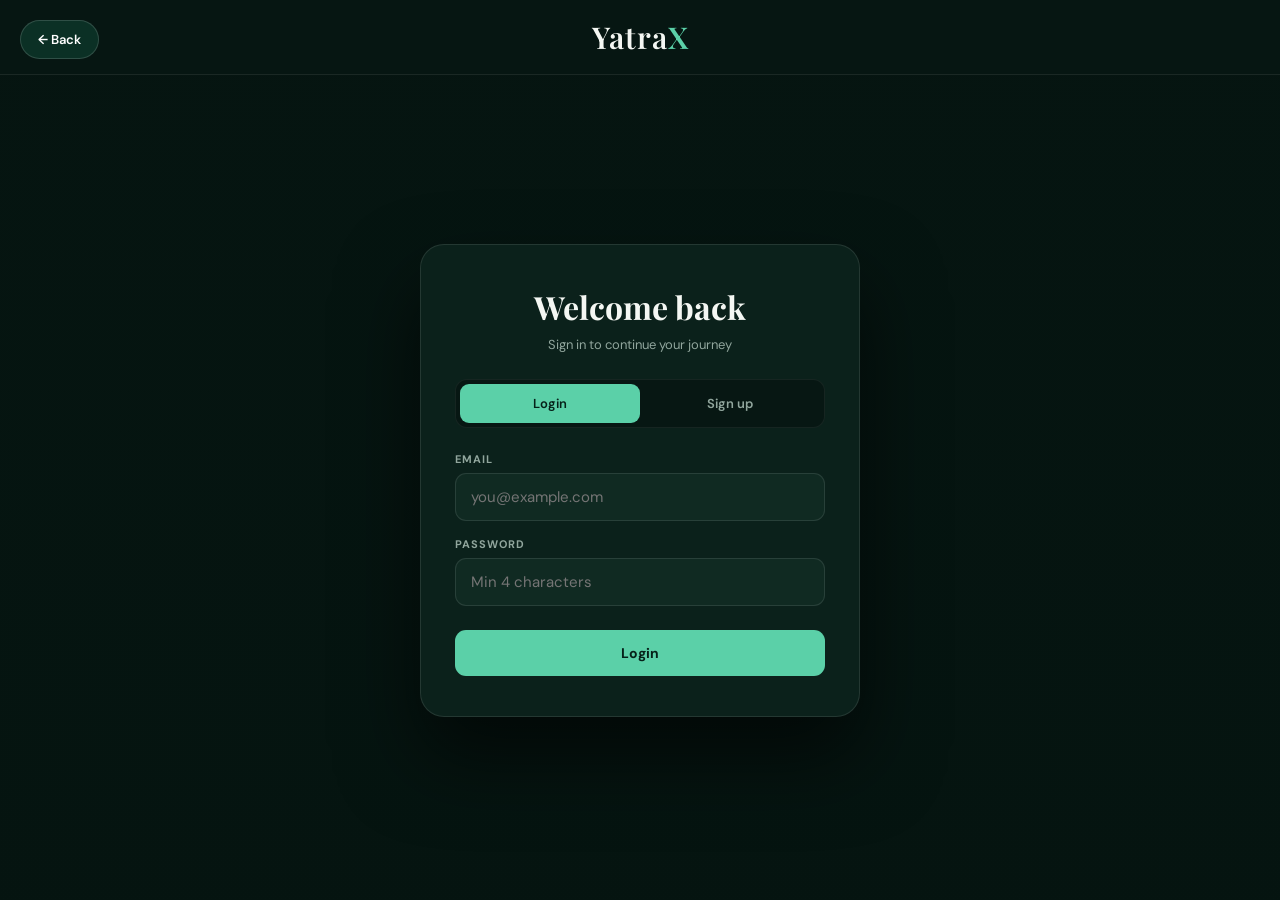
==== auth.html @ 4bfd8dc7 "Add booking links, budget planner, maps, disclaimer" ====
<!DOCTYPE html>
<html lang="en">
<head>
<meta charset="UTF-8">
<meta name="viewport" content="width=device-width, initial-scale=1.0">
<title>YatraX | Login / Sign up</title>
<link href="https://fonts.googleapis.com/css2?family=DM+Sans:wght@400;500;600;700&family=Playfair+Display:wght@500;600;700&display=swap" rel="stylesheet">
<style>
*{margin:0;padding:0;box-sizing:border-box;}
body{
    font-family:'DM Sans',sans-serif;background:#071713;color:#f4f7f3;
    min-height:100vh;display:flex;align-items:center;justify-content:center;padding:20px;
    background-image:
        linear-gradient(rgba(5,20,16,0.75),rgba(5,20,16,0.95)),
        url("https://images.unsplash.com/photo-1500534623283-312aade485b7?auto=format&fit=crop&w=2000&q=90");
    background-size:cover;background-position:center;
}
header{
    position:fixed;top:0;left:0;right:0;height:75px;
    display:flex;justify-content:center;align-items:center;
    background:rgba(7,23,19,0.94);border-bottom:1px solid rgba(255,255,255,0.08);z-index:100;
}
.logo{font-family:'Playfair Display',serif;font-size:30px;font-weight:600;letter-spacing:1px;}
.logo span{color:#5bd0a8;}
.back-btn{
    position:fixed;top:20px;left:20px;z-index:200;
    padding:10px 17px;border:1px solid rgba(255,255,255,.15);border-radius:30px;
    background:#0b3025;color:white;font-size:13px;font-weight:600;
    cursor:pointer;transition:.25s ease;text-decoration:none;font-family:inherit;
}
.back-btn:hover{background:#14543f;transform:translateY(-2px);}

.auth-card{
    width:100%;max-width:440px;
    background:#0b211b;border:1px solid rgba(255,255,255,0.10);
    border-radius:24px;padding:40px 34px;
    box-shadow:0 40px 80px rgba(0,0,0,.6);
    margin-top:60px;
}
.auth-card h1{
    font-family:'Playfair Display',serif;font-size:32px;
    margin-bottom:8px;text-align:center;
}
.auth-card .sub{
    text-align:center;color:#91a69d;font-size:13px;margin-bottom:26px;
}
.tabs{
    display:flex;background:#071713;border-radius:12px;
    padding:4px;margin-bottom:24px;border:1px solid rgba(255,255,255,.06);
}
.tab{
    flex:1;padding:11px;text-align:center;font-size:13px;font-weight:600;
    border-radius:9px;cursor:pointer;color:#91a69d;transition:.2s;
}
.tab.active{background:#5bd0a8;color:#062119;}

.field{margin-bottom:16px;}
.field label{
    display:block;color:#91a69d;font-size:11px;font-weight:700;
    letter-spacing:1px;text-transform:uppercase;margin-bottom:7px;
}
.field input{
    width:100%;padding:13px 15px;border-radius:11px;border:1px solid rgba(255,255,255,.10);
    background:#102a22;color:#f4f7f3;font-size:15px;font-family:inherit;
    outline:none;transition:.2s;
}
.field input:focus{border-color:#5bd0a8;background:#0d3d2e;}

.btn-primary{
    width:100%;padding:14px;border-radius:11px;border:none;
    background:#5bd0a8;color:#062119;font-weight:700;font-size:14px;
    cursor:pointer;transition:.2s;font-family:inherit;margin-top:8px;
}
.btn-primary:hover{background:#71dcc0;transform:translateY(-2px);}
.btn-primary:disabled{opacity:.6;cursor:not-allowed;transform:none;}

.error-box{
    display:none;background:#3a1818;border:1px solid #8b3a3a;color:#ffb0b0;
    padding:12px 14px;border-radius:10px;font-size:13px;margin-bottom:16px;
}
.error-box.show{display:block;}

.success-box{
    display:none;background:#0d3d2e;border:1px solid #5bd0a8;color:#a8f0d5;
    padding:12px 14px;border-radius:10px;font-size:13px;margin-bottom:16px;
}
.success-box.show{display:block;}
</style>
</head>
<body>

<header><div class="logo">Yatra<span>X</span></div></header>
<a class="back-btn" href="index.html">← Back</a>

<div class="auth-card">
    <h1 id="cardTitle">Welcome back</h1>
    <p class="sub" id="cardSub">Sign in to continue your journey</p>

    <div class="tabs">
        <div class="tab active" data-mode="login" onclick="switchMode('login')">Login</div>
        <div class="tab" data-mode="signup" onclick="switchMode('signup')">Sign up</div>
    </div>

    <div class="error-box" id="errorBox"></div>
    <div class="success-box" id="successBox"></div>

    <form id="authForm" onsubmit="handleSubmit(event)">
        <div class="field" id="nameField" style="display:none;">
            <label>Full Name</label>
            <input type="text" id="name" placeholder="Your name" autocomplete="name">
        </div>
        <div class="field">
            <label>Email</label>
            <input type="email" id="email" placeholder="you@example.com" autocomplete="email" required>
        </div>
        <div class="field">
            <label>Password</label>
            <input type="password" id="password" placeholder="Min 4 characters" autocomplete="current-password" required minlength="4">
        </div>
        <button type="submit" class="btn-primary" id="submitBtn">Login</button>
    </form>
</div>

<script>
const API_BASE = "http://localhost:8080/api";
let mode = "login";

function switchMode(newMode){
    mode = newMode;
    document.querySelectorAll(".tab").forEach(t => {
        t.classList.toggle("active", t.dataset.mode === newMode);
    });
    document.getElementById("nameField").style.display = (newMode === "signup") ? "block" : "none";
    document.getElementById("cardTitle").innerText = newMode === "signup" ? "Create account" : "Welcome back";
    document.getElementById("cardSub").innerText = newMode === "signup"
        ? "Join YatraX and start exploring"
        : "Sign in to continue your journey";
    document.getElementById("submitBtn").innerText = newMode === "signup" ? "Create account" : "Login";
    document.getElementById("password").autocomplete = newMode === "signup" ? "new-password" : "current-password";
    hideMessages();
}

function showError(msg){
    const el = document.getElementById("errorBox");
    el.innerText = msg;
    el.classList.add("show");
    document.getElementById("successBox").classList.remove("show");
}
function showSuccess(msg){
    const el = document.getElementById("successBox");
    el.innerText = msg;
    el.classList.add("show");
    document.getElementById("errorBox").classList.remove("show");
}
function hideMessages(){
    document.getElementById("errorBox").classList.remove("show");
    document.getElementById("successBox").classList.remove("show");
}

function handleSubmit(e){
    e.preventDefault();
    hideMessages();

    const name = document.getElementById("name").value.trim();
    const email = document.getElementById("email").value.trim();
    const password = document.getElementById("password").value;
    const btn = document.getElementById("submitBtn");

    if (mode === "signup" && !name) {
        showError("Please enter your name.");
        return;
    }
    if (!email || !password) {
        showError("Email and password are required.");
        return;
    }
    if (password.length < 4) {
        showError("Password must be at least 4 characters.");
        return;
    }

    btn.disabled = true;
    btn.innerText = mode === "signup" ? "Creating account..." : "Signing in...";

    const url = mode === "signup" ? API_BASE + "/auth/register" : API_BASE + "/auth/login";
    const body = mode === "signup"
        ? { name: name, email: email, password: password }
        : { email: email, password: password };

    fetch(url, {
        method: "POST",
        headers: { "Content-Type": "application/json" },
        body: JSON.stringify(body)
    })
    .then(async r => {
        const text = await r.text();
        let data;
        try { data = JSON.parse(text); } catch(e) { data = { raw: text }; }
        return { ok: r.ok, status: r.status, data: data };
    })
    .then(res => {
        btn.disabled = false;
        btn.innerText = mode === "signup" ? "Create account" : "Login";

        if (mode === "signup") {
            if (res.ok) {
                showSuccess("Account created! Logging you in...");
                // auto-login after signup
                setTimeout(() => autoLogin(email, password), 500);
            } else {
                const msg = typeof res.data === "string" ? res.data : (res.data.raw || "Signup failed.");
                showError(msg);
            }
        } else {
            if (res.ok && res.data && res.data.id) {
                localStorage.setItem("yatrax_user", JSON.stringify({
                    id: res.data.id,
                    name: res.data.name || res.data.email,
                    email: res.data.email
                }));
                showSuccess("Login successful! Redirecting...");
                setTimeout(() => { window.location.href = "index.html"; }, 600);
            } else if (res.status === 401) {
                showError("Invalid email or password.");
            } else {
                showError("Login failed. Please try again.");
            }
        }
    })
    .catch(err => {
        btn.disabled = false;
        btn.innerText = mode === "signup" ? "Create account" : "Login";
        showError("Cannot reach server. Make sure the backend is running.");
        console.error(err);
    });
}

function autoLogin(email, password){
    fetch(API_BASE + "/auth/login", {
        method: "POST",
        headers: { "Content-Type": "application/json" },
        body: JSON.stringify({ email: email, password: password })
    })
    .then(r => r.ok ? r.json() : null)
    .then(user => {
        if (user && user.id) {
            localStorage.setItem("yatrax_user", JSON.stringify({
                id: user.id,
                name: user.name || user.email,
                email: user.email
            }));
            setTimeout(() => { window.location.href = "index.html"; }, 400);
        } else {
            showSuccess("Account created! Please log in.");
            switchMode("login");
        }
    })
    .catch(() => { showSuccess("Account created! Please log in."); switchMode("login"); });
}
</script>

</body>
</html>
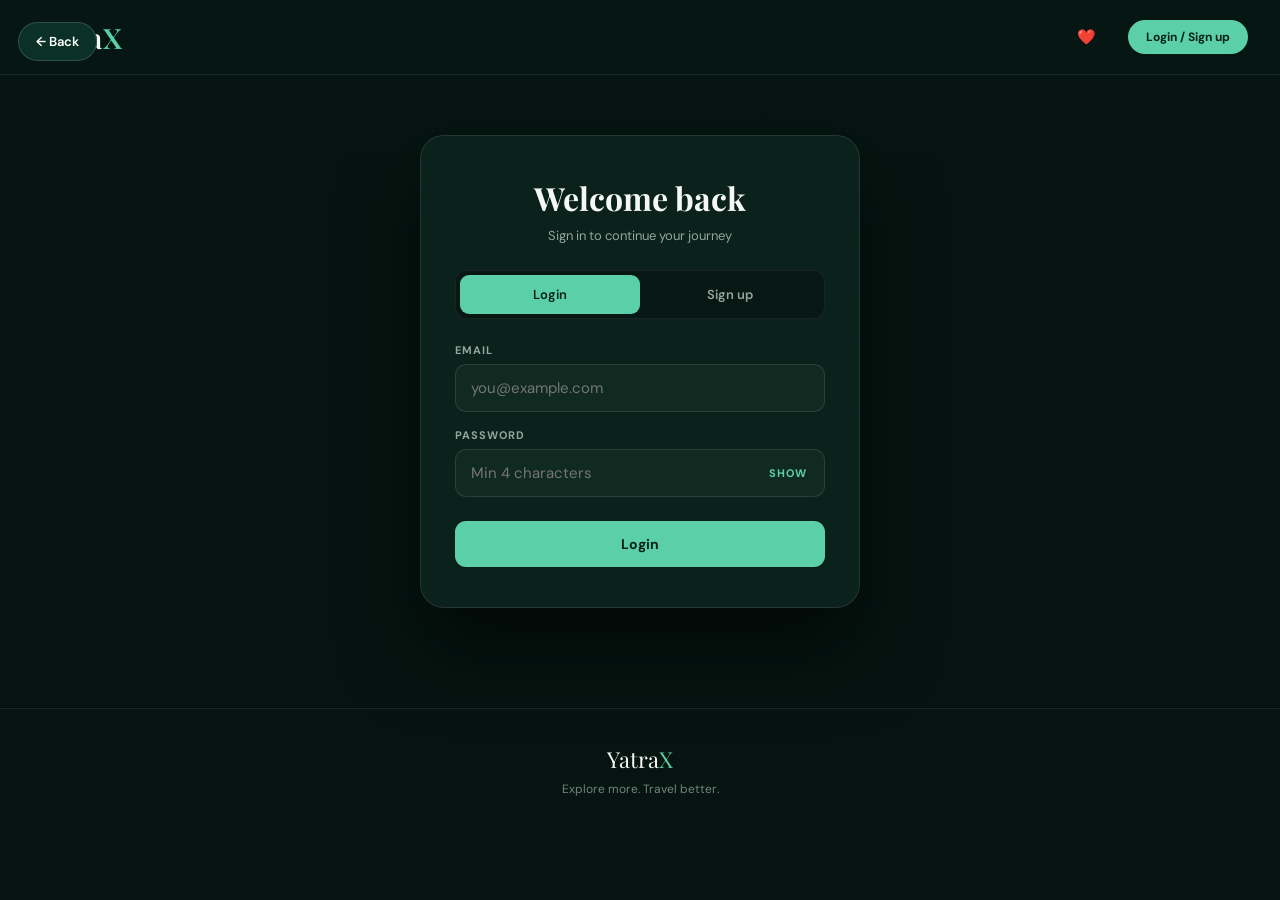
==== commit 009c5381: "Add backend-driven reviews, sub-location pages, unified navigation" ====
--- a/auth.html
+++ b/auth.html
@@ -5,92 +5,20 @@
 <meta name="viewport" content="width=device-width, initial-scale=1.0">
 <title>YatraX | Login / Sign up</title>
 <link href="https://fonts.googleapis.com/css2?family=DM+Sans:wght@400;500;600;700&family=Playfair+Display:wght@500;600;700&display=swap" rel="stylesheet">
-<style>
-*{margin:0;padding:0;box-sizing:border-box;}
-body{
-    font-family:'DM Sans',sans-serif;background:#071713;color:#f4f7f3;
-    min-height:100vh;display:flex;align-items:center;justify-content:center;padding:20px;
-    background-image:
-        linear-gradient(rgba(5,20,16,0.75),rgba(5,20,16,0.95)),
-        url("https://images.unsplash.com/photo-1500534623283-312aade485b7?auto=format&fit=crop&w=2000&q=90");
-    background-size:cover;background-position:center;
-}
-header{
-    position:fixed;top:0;left:0;right:0;height:75px;
-    display:flex;justify-content:center;align-items:center;
-    background:rgba(7,23,19,0.94);border-bottom:1px solid rgba(255,255,255,0.08);z-index:100;
-}
-.logo{font-family:'Playfair Display',serif;font-size:30px;font-weight:600;letter-spacing:1px;}
-.logo span{color:#5bd0a8;}
-.back-btn{
-    position:fixed;top:20px;left:20px;z-index:200;
-    padding:10px 17px;border:1px solid rgba(255,255,255,.15);border-radius:30px;
-    background:#0b3025;color:white;font-size:13px;font-weight:600;
-    cursor:pointer;transition:.25s ease;text-decoration:none;font-family:inherit;
-}
-.back-btn:hover{background:#14543f;transform:translateY(-2px);}
-
-.auth-card{
-    width:100%;max-width:440px;
-    background:#0b211b;border:1px solid rgba(255,255,255,0.10);
-    border-radius:24px;padding:40px 34px;
-    box-shadow:0 40px 80px rgba(0,0,0,.6);
-    margin-top:60px;
-}
-.auth-card h1{
-    font-family:'Playfair Display',serif;font-size:32px;
-    margin-bottom:8px;text-align:center;
-}
-.auth-card .sub{
-    text-align:center;color:#91a69d;font-size:13px;margin-bottom:26px;
-}
-.tabs{
-    display:flex;background:#071713;border-radius:12px;
-    padding:4px;margin-bottom:24px;border:1px solid rgba(255,255,255,.06);
-}
-.tab{
-    flex:1;padding:11px;text-align:center;font-size:13px;font-weight:600;
-    border-radius:9px;cursor:pointer;color:#91a69d;transition:.2s;
-}
-.tab.active{background:#5bd0a8;color:#062119;}
-
-.field{margin-bottom:16px;}
-.field label{
-    display:block;color:#91a69d;font-size:11px;font-weight:700;
-    letter-spacing:1px;text-transform:uppercase;margin-bottom:7px;
-}
-.field input{
-    width:100%;padding:13px 15px;border-radius:11px;border:1px solid rgba(255,255,255,.10);
-    background:#102a22;color:#f4f7f3;font-size:15px;font-family:inherit;
-    outline:none;transition:.2s;
-}
-.field input:focus{border-color:#5bd0a8;background:#0d3d2e;}
-
-.btn-primary{
-    width:100%;padding:14px;border-radius:11px;border:none;
-    background:#5bd0a8;color:#062119;font-weight:700;font-size:14px;
-    cursor:pointer;transition:.2s;font-family:inherit;margin-top:8px;
-}
-.btn-primary:hover{background:#71dcc0;transform:translateY(-2px);}
-.btn-primary:disabled{opacity:.6;cursor:not-allowed;transform:none;}
-
-.error-box{
-    display:none;background:#3a1818;border:1px solid #8b3a3a;color:#ffb0b0;
-    padding:12px 14px;border-radius:10px;font-size:13px;margin-bottom:16px;
-}
-.error-box.show{display:block;}
-
-.success-box{
-    display:none;background:#0d3d2e;border:1px solid #5bd0a8;color:#a8f0d5;
-    padding:12px 14px;border-radius:10px;font-size:13px;margin-bottom:16px;
-}
-.success-box.show{display:block;}
-</style>
+<link rel="stylesheet" href="common.css">
+<link rel="stylesheet" href="auth.css">
 </head>
 <body>
 
-<header><div class="logo">Yatra<span>X</span></div></header>
-<a class="back-btn" href="index.html">← Back</a>
+<header>
+    <a href="index.html" class="logo">Yatra<span>X</span></a>
+    <div class="header-nav">
+        <a href="wishlist.html" class="nav-link"><span class="heart-emoji">❤️</span><span id="wishlistBadge" class="wishlist-badge">0</span></a>
+        <div id="authArea" class="auth-area"></div>
+    </div>
+</header>
+
+<a class="back-btn" href="index.html" style="top: 22px;">← Back</a>
 
 <div class="auth-card">
     <h1 id="cardTitle">Welcome back</h1>
@@ -115,149 +43,21 @@
         </div>
         <div class="field">
             <label>Password</label>
-            <input type="password" id="password" placeholder="Min 4 characters" autocomplete="current-password" required minlength="4">
+            <div class="pw-wrap">
+                <input type="password" id="password" placeholder="Min 4 characters" autocomplete="current-password" required minlength="4">
+                <button type="button" id="togglePw" onclick="togglePassword()">SHOW</button>
+            </div>
         </div>
         <button type="submit" class="btn-primary" id="submitBtn">Login</button>
     </form>
 </div>
 
-<script>
-const API_BASE = "http://localhost:8080/api";
-let mode = "login";
+<footer>
+    <div class="footer-logo">Yatra<span>X</span></div>
+    Explore more. Travel better.
+</footer>
 
-function switchMode(newMode){
-    mode = newMode;
-    document.querySelectorAll(".tab").forEach(t => {
-        t.classList.toggle("active", t.dataset.mode === newMode);
-    });
-    document.getElementById("nameField").style.display = (newMode === "signup") ? "block" : "none";
-    document.getElementById("cardTitle").innerText = newMode === "signup" ? "Create account" : "Welcome back";
-    document.getElementById("cardSub").innerText = newMode === "signup"
-        ? "Join YatraX and start exploring"
-        : "Sign in to continue your journey";
-    document.getElementById("submitBtn").innerText = newMode === "signup" ? "Create account" : "Login";
-    document.getElementById("password").autocomplete = newMode === "signup" ? "new-password" : "current-password";
-    hideMessages();
-}
-
-function showError(msg){
-    const el = document.getElementById("errorBox");
-    el.innerText = msg;
-    el.classList.add("show");
-    document.getElementById("successBox").classList.remove("show");
-}
-function showSuccess(msg){
-    const el = document.getElementById("successBox");
-    el.innerText = msg;
-    el.classList.add("show");
-    document.getElementById("errorBox").classList.remove("show");
-}
-function hideMessages(){
-    document.getElementById("errorBox").classList.remove("show");
-    document.getElementById("successBox").classList.remove("show");
-}
-
-function handleSubmit(e){
-    e.preventDefault();
-    hideMessages();
-
-    const name = document.getElementById("name").value.trim();
-    const email = document.getElementById("email").value.trim();
-    const password = document.getElementById("password").value;
-    const btn = document.getElementById("submitBtn");
-
-    if (mode === "signup" && !name) {
-        showError("Please enter your name.");
-        return;
-    }
-    if (!email || !password) {
-        showError("Email and password are required.");
-        return;
-    }
-    if (password.length < 4) {
-        showError("Password must be at least 4 characters.");
-        return;
-    }
-
-    btn.disabled = true;
-    btn.innerText = mode === "signup" ? "Creating account..." : "Signing in...";
-
-    const url = mode === "signup" ? API_BASE + "/auth/register" : API_BASE + "/auth/login";
-    const body = mode === "signup"
-        ? { name: name, email: email, password: password }
-        : { email: email, password: password };
-
-    fetch(url, {
-        method: "POST",
-        headers: { "Content-Type": "application/json" },
-        body: JSON.stringify(body)
-    })
-    .then(async r => {
-        const text = await r.text();
-        let data;
-        try { data = JSON.parse(text); } catch(e) { data = { raw: text }; }
-        return { ok: r.ok, status: r.status, data: data };
-    })
-    .then(res => {
-        btn.disabled = false;
-        btn.innerText = mode === "signup" ? "Create account" : "Login";
-
-        if (mode === "signup") {
-            if (res.ok) {
-                showSuccess("Account created! Logging you in...");
-                // auto-login after signup
-                setTimeout(() => autoLogin(email, password), 500);
-            } else {
-                const msg = typeof res.data === "string" ? res.data : (res.data.raw || "Signup failed.");
-                showError(msg);
-            }
-        } else {
-            if (res.ok && res.data && res.data.id) {
-                localStorage.setItem("yatrax_user", JSON.stringify({
-                    id: res.data.id,
-                    name: res.data.name || res.data.email,
-                    email: res.data.email
-                }));
-                showSuccess("Login successful! Redirecting...");
-                setTimeout(() => { window.location.href = "index.html"; }, 600);
-            } else if (res.status === 401) {
-                showError("Invalid email or password.");
-            } else {
-                showError("Login failed. Please try again.");
-            }
-        }
-    })
-    .catch(err => {
-        btn.disabled = false;
-        btn.innerText = mode === "signup" ? "Create account" : "Login";
-        showError("Cannot reach server. Make sure the backend is running.");
-        console.error(err);
-    });
-}
-
-function autoLogin(email, password){
-    fetch(API_BASE + "/auth/login", {
-        method: "POST",
-        headers: { "Content-Type": "application/json" },
-        body: JSON.stringify({ email: email, password: password })
-    })
-    .then(r => r.ok ? r.json() : null)
-    .then(user => {
-        if (user && user.id) {
-            localStorage.setItem("yatrax_user", JSON.stringify({
-                id: user.id,
-                name: user.name || user.email,
-                email: user.email
-            }));
-            setTimeout(() => { window.location.href = "index.html"; }, 400);
-        } else {
-            showSuccess("Account created! Please log in.");
-            switchMode("login");
-        }
-    })
-    .catch(() => { showSuccess("Account created! Please log in."); switchMode("login"); });
-}
-</script>
-
+<script src="common.js"></script>
+<script src="auth.js"></script>
 </body>
 </html>
--- a/common.css
+++ b/common.css
@@ -0,0 +1,348 @@
+/* =========================================================
+   YatraX — Common Styles
+   Shared across all pages: header, footer, buttons, cards
+   ========================================================= */
+
+* { margin: 0; padding: 0; box-sizing: border-box; }
+
+html { scroll-behavior: smooth; }
+
+body {
+    font-family: 'DM Sans', sans-serif;
+    background: #071713;
+    color: #f4f7f3;
+    min-height: 100vh;
+}
+
+/* ================= HEADER ================= */
+header {
+    height: 75px;
+    display: flex;
+    justify-content: space-between;
+    align-items: center;
+    padding: 0 32px;
+    background: rgba(7, 23, 19, 0.94);
+    border-bottom: 1px solid rgba(255, 255, 255, 0.08);
+    position: sticky;
+    top: 0;
+    z-index: 100;
+}
+
+.logo {
+    font-family: 'Playfair Display', serif;
+    font-size: 28px;
+    font-weight: 600;
+    letter-spacing: 1px;
+    text-decoration: none;
+    color: #f4f7f3;
+}
+
+.logo span { color: #5bd0a8; }
+
+.header-nav {
+    display: flex;
+    align-items: center;
+    gap: 16px;
+}
+
+.nav-link {
+    display: inline-flex;
+    align-items: center;
+    gap: 6px;
+    padding: 9px 16px;
+    border-radius: 999px;
+    background: transparent;
+    color: #c2d0ca;
+    font-size: 13px;
+    font-weight: 600;
+    text-decoration: none;
+    transition: 0.2s;
+    position: relative;
+}
+
+.nav-link:hover {
+    background: #102a22;
+    color: #f4f7f3;
+}
+
+.nav-link .heart-emoji { font-size: 15px; }
+
+.wishlist-badge {
+    display: none;
+    background: #ff3366;
+    color: white;
+    font-size: 10px;
+    font-weight: 700;
+    padding: 2px 7px;
+    border-radius: 999px;
+    margin-left: 2px;
+}
+
+.auth-area {
+    display: flex;
+    align-items: center;
+    gap: 10px;
+    font-size: 13px;
+}
+
+.auth-area a,
+.auth-area button {
+    padding: 9px 18px;
+    border-radius: 999px;
+    background: #5bd0a8;
+    color: #062119;
+    font-weight: 700;
+    font-size: 12px;
+    border: none;
+    text-decoration: none;
+    cursor: pointer;
+    transition: 0.2s;
+    font-family: 'DM Sans', sans-serif;
+}
+
+.auth-area a:hover,
+.auth-area button:hover {
+    background: #71dcc0;
+    transform: translateY(-2px);
+}
+
+.auth-user { color: #c2d0ca; font-size: 13px; }
+.auth-user b { color: #5bd0a8; }
+
+.auth-logout {
+    padding: 7px 14px !important;
+    background: transparent !important;
+    color: #91a69d !important;
+    border: 1px solid rgba(255, 255, 255, 0.15) !important;
+    font-size: 12px !important;
+    font-weight: 600 !important;
+}
+
+.auth-logout:hover {
+    background: #102a22 !important;
+    color: #f4f7f3 !important;
+    transform: none !important;
+}
+
+/* ================= FOOTER ================= */
+footer {
+    border-top: 1px solid rgba(255, 255, 255, 0.08);
+    text-align: center;
+    padding: 35px 20px;
+    color: #71857d;
+    font-size: 12px;
+    margin-top: 60px;
+}
+
+.footer-logo {
+    font-family: 'Playfair Display', serif;
+    font-size: 22px;
+    color: #f4f7f3;
+    margin-bottom: 7px;
+}
+
+.footer-logo span { color: #5bd0a8; }
+
+/* ================= BUTTONS ================= */
+.back-btn {
+    position: fixed;
+    top: 15px;
+    left: 18px;
+    z-index: 1000;
+    padding: 10px 17px;
+    border: 1px solid rgba(255, 255, 255, 0.15);
+    border-radius: 30px;
+    background: #0b3025;
+    color: white;
+    font-size: 13px;
+    font-weight: 600;
+    cursor: pointer;
+    transition: 0.25s ease;
+    font-family: 'DM Sans', sans-serif;
+    text-decoration: none;
+}
+
+.back-btn:hover {
+    background: #14543f;
+    transform: translateY(-2px);
+}
+
+.map-btn {
+    position: fixed;
+    right: 20px;
+    bottom: 20px;
+    z-index: 5000;
+    padding: 12px 20px;
+    border: none;
+    border-radius: 30px;
+    background: #5bd0a8;
+    color: #062119;
+    font-size: 14px;
+    font-weight: 700;
+    cursor: pointer;
+    box-shadow: 0 8px 25px rgba(0, 0, 0, 0.4);
+    transition: 0.25s;
+    font-family: 'DM Sans', sans-serif;
+}
+
+.map-btn:hover {
+    transform: translateY(-3px);
+    background: #7be3ca;
+}
+
+/* ================= HEART / WISHLIST ================= */
+.heart-btn {
+    position: absolute;
+    top: 16px;
+    right: 16px;
+    z-index: 5;
+    width: 40px;
+    height: 40px;
+    border-radius: 50%;
+    background: rgba(0, 0, 0, 0.55);
+    backdrop-filter: blur(8px);
+    border: 1px solid rgba(255, 255, 255, 0.18);
+    cursor: pointer;
+    transition: 0.2s;
+    display: flex;
+    align-items: center;
+    justify-content: center;
+    color: white;
+    padding: 0;
+}
+
+.heart-btn:hover {
+    background: rgba(0, 0, 0, 0.75);
+    transform: scale(1.1);
+}
+
+.heart-btn svg {
+    width: 20px;
+    height: 20px;
+}
+
+.heart-btn svg path {
+    fill: none;
+    stroke: white;
+    stroke-width: 2;
+    stroke-linejoin: round;
+    transition: 0.2s;
+}
+
+.heart-btn.active svg path {
+    fill: #ff3366;
+    stroke: #ff3366;
+}
+
+.heart-btn.active {
+    background: rgba(255, 51, 102, 0.15);
+    border-color: rgba(255, 51, 102, 0.5);
+}
+
+/* ================= RESPONSIVE ================= */
+@media (max-width: 600px) {
+    header { padding: 0 16px; height: 65px; }
+    .logo { font-size: 24px; }
+    .auth-user b { display: none; }
+    .nav-link { padding: 8px 12px; font-size: 12px; }
+}
+
+/* ================= LOADING / EMPTY ================= */
+.loading-msg {
+    grid-column: 1 / -1;
+    text-align: center;
+    padding: 60px 20px;
+    color: #91a69d;
+    font-size: 15px;
+}
+/* ================= MODAL HEART ================= */
+.modal-heart {
+    position: absolute;
+    top: 15px;
+    right: 65px;
+    width: 40px;
+    height: 40px;
+    border-radius: 50%;
+    background: rgba(0, 0, 0, 0.55);
+    backdrop-filter: blur(8px);
+    border: 1px solid rgba(255, 255, 255, 0.18);
+    cursor: pointer;
+    display: flex;
+    align-items: center;
+    justify-content: center;
+    z-index: 10;
+    padding: 0;
+    transition: 0.2s;
+}
+.modal-heart:hover {
+    background: rgba(0, 0, 0, 0.75);
+    transform: scale(1.1);
+}
+.modal-heart svg {
+    width: 20px;
+    height: 20px;
+}
+.modal-heart svg path {
+    fill: none;
+    stroke: white;
+    stroke-width: 2;
+    stroke-linejoin: round;
+    transition: 0.2s;
+}
+.modal-heart.active svg path {
+    fill: #ff3366;
+    stroke: #ff3366;
+}
+.modal-heart.active {
+    background: rgba(255, 51, 102, 0.15);
+    border-color: rgba(255, 51, 102, 0.5);
+}
+/* ================= INPUT WARNING ================= */
+.input-warning {
+    display: none;
+    margin-top: 8px;
+    padding: 8px 12px;
+    border-radius: 8px;
+    background: rgba(255, 190, 70, 0.12);
+    border: 1px solid rgba(255, 190, 70, 0.35);
+    color: #ffd27a;
+    font-size: 12px;
+    line-height: 1.5;
+}
+.input-warning.show {
+    display: block;
+}
+/* ================= HEADER LEFT (Back + Logo) ================= */
+.header-left {
+    display: flex;
+    align-items: center;
+    gap: 16px;
+}
+
+.header-back {
+    display: inline-flex;
+    align-items: center;
+    padding: 8px 16px;
+    border: 1px solid rgba(255, 255, 255, 0.15);
+    border-radius: 30px;
+    background: #0b3025;
+    color: #fff;
+    font-size: 12px;
+    font-weight: 600;
+    cursor: pointer;
+    text-decoration: none;
+    transition: 0.2s ease;
+    font-family: 'DM Sans', sans-serif;
+}
+
+.header-back:hover {
+    background: #14543f;
+    transform: translateY(-1px);
+}
+
+@media (max-width: 600px) {
+    .header-back {
+        padding: 6px 12px;
+        font-size: 11px;
+    }
+}
--- a/auth.css
+++ b/auth.css
@@ -0,0 +1,172 @@
+body {
+    display: flex;
+    flex-direction: column;
+    min-height: 100vh;
+    background-image:
+        linear-gradient(rgba(5, 20, 16, 0.75), rgba(5, 20, 16, 0.95)),
+        url("https://images.unsplash.com/photo-1500534623283-312aade485b7?auto=format&fit=crop&w=2000&q=90");
+    background-size: cover;
+    background-position: center;
+}
+
+.auth-card {
+    width: 100%;
+    max-width: 440px;
+    margin: 60px auto 40px;
+    background: #0b211b;
+    border: 1px solid rgba(255, 255, 255, 0.10);
+    border-radius: 24px;
+    padding: 40px 34px;
+    box-shadow: 0 40px 80px rgba(0, 0, 0, 0.6);
+}
+
+.auth-card h1 {
+    font-family: 'Playfair Display', serif;
+    font-size: 32px;
+    margin-bottom: 8px;
+    text-align: center;
+}
+
+.auth-card .sub {
+    text-align: center;
+    color: #91a69d;
+    font-size: 13px;
+    margin-bottom: 26px;
+}
+
+.tabs {
+    display: flex;
+    background: #071713;
+    border-radius: 12px;
+    padding: 4px;
+    margin-bottom: 24px;
+    border: 1px solid rgba(255, 255, 255, 0.06);
+}
+
+.tab {
+    flex: 1;
+    padding: 11px;
+    text-align: center;
+    font-size: 13px;
+    font-weight: 600;
+    border-radius: 9px;
+    cursor: pointer;
+    color: #91a69d;
+    transition: 0.2s;
+}
+
+.tab.active {
+    background: #5bd0a8;
+    color: #062119;
+}
+
+.field {
+    margin-bottom: 16px;
+}
+
+.field label {
+    display: block;
+    color: #91a69d;
+    font-size: 11px;
+    font-weight: 700;
+    letter-spacing: 1px;
+    text-transform: uppercase;
+    margin-bottom: 7px;
+}
+
+.field input {
+    width: 100%;
+    padding: 13px 15px;
+    border-radius: 11px;
+    border: 1px solid rgba(255, 255, 255, 0.10);
+    background: #102a22;
+    color: #f4f7f3;
+    font-size: 15px;
+    font-family: inherit;
+    outline: none;
+    transition: 0.2s;
+}
+
+.field input:focus {
+    border-color: #5bd0a8;
+    background: #0d3d2e;
+}
+
+.pw-wrap {
+    position: relative;
+}
+
+.pw-wrap input {
+    padding-right: 60px;
+}
+
+.pw-wrap button {
+    position: absolute;
+    right: 8px;
+    top: 50%;
+    transform: translateY(-50%);
+    background: transparent;
+    border: none;
+    color: #5bd0a8;
+    font-size: 11px;
+    font-weight: 700;
+    letter-spacing: 1px;
+    cursor: pointer;
+    padding: 6px 10px;
+    font-family: inherit;
+}
+
+.btn-primary {
+    width: 100%;
+    padding: 14px;
+    border-radius: 11px;
+    border: none;
+    background: #5bd0a8;
+    color: #062119;
+    font-weight: 700;
+    font-size: 14px;
+    cursor: pointer;
+    transition: 0.2s;
+    font-family: inherit;
+    margin-top: 8px;
+}
+
+.btn-primary:hover {
+    background: #71dcc0;
+    transform: translateY(-2px);
+}
+
+.btn-primary:disabled {
+    opacity: 0.6;
+    cursor: not-allowed;
+    transform: none;
+}
+
+.error-box {
+    display: none;
+    background: #3a1818;
+    border: 1px solid #8b3a3a;
+    color: #ffb0b0;
+    padding: 12px 14px;
+    border-radius: 10px;
+    font-size: 13px;
+    margin-bottom: 16px;
+}
+.error-box.show { display: block; }
+
+.success-box {
+    display: none;
+    background: #0d3d2e;
+    border: 1px solid #5bd0a8;
+    color: #a8f0d5;
+    padding: 12px 14px;
+    border-radius: 10px;
+    font-size: 13px;
+    margin-bottom: 16px;
+}
+.success-box.show { display: block; }
+
+@media (max-width: 500px) {
+    .auth-card { padding: 30px 22px; margin: 40px 16px; }
+    .auth-card h1 { font-size: 26px; }
+}
